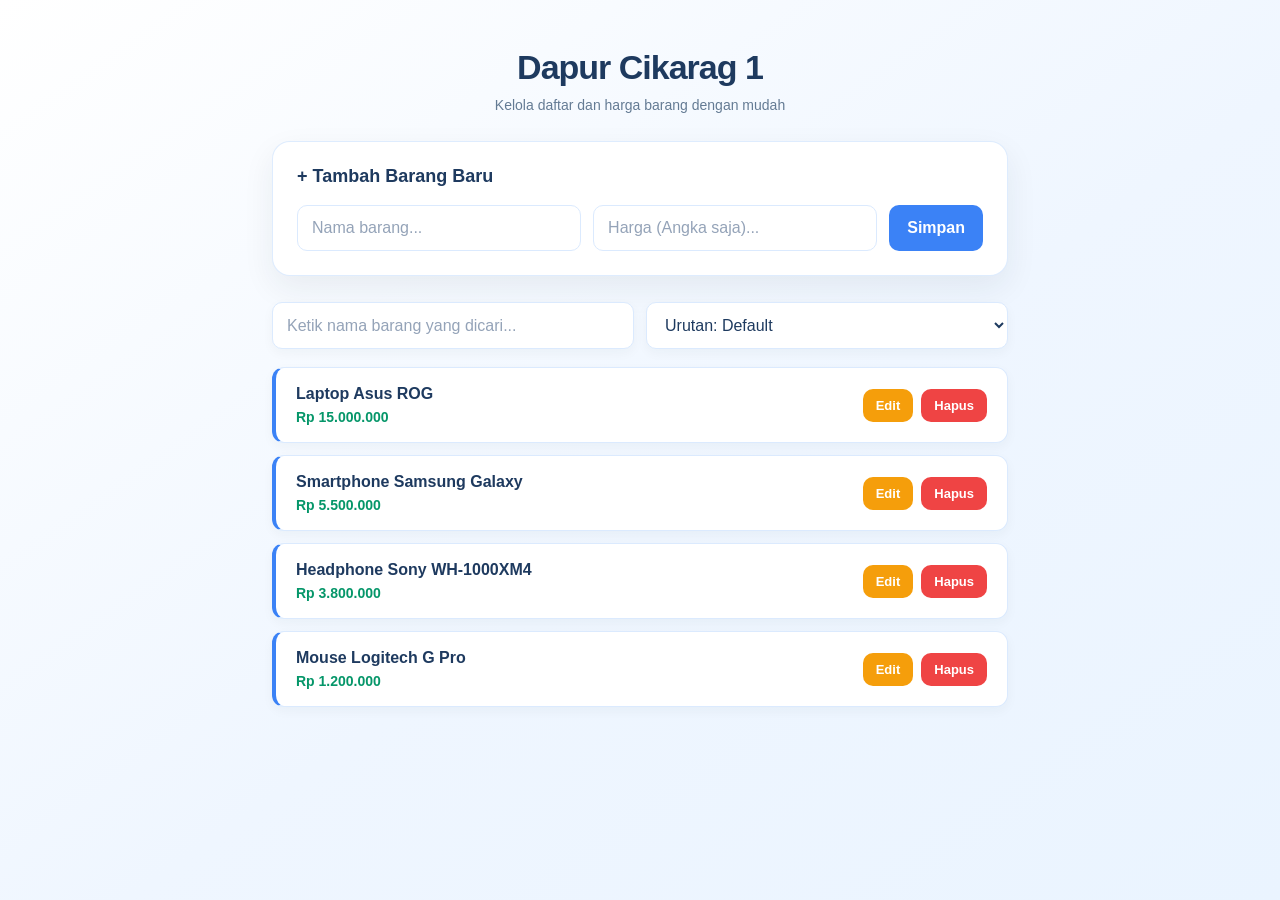
==== index.html @ 3d833b8e "Add files via upload" ====
<!DOCTYPE html>
<html lang="id">
<head>
    <meta charset="UTF-8">
    <meta name="viewport" content="width=device-width, initial-scale=1.0">
    <title>Dapur Cikarag 1</title>
  
    <style>
        :root {
            --primary: #3b82f6;
            --primary-hover: #2563eb;
            --text: #1e3a5f;
            --muted: #647b94;
            --border: #dbeafe;
        }
        * { box-sizing: border-box; }
        body {
            max-width: 780px;
            margin: 0 auto;
            padding: 48px 22px;
            background: linear-gradient(145deg, #ffffff, #eff6ff 55%, #eaf4ff);
            color: var(--text);
            font-family: 'Segoe UI', Arial, sans-serif;
        }
        h2 { margin: 0 0 28px; text-align: center; font-size: clamp(25px, 5vw, 34px); letter-spacing: -1px; }
        .card {
            margin-bottom: 20px;
            padding: 24px;
            background: #fff;
            border: 1px solid rgba(219, 234, 254, .9);
            border-radius: 18px;
            box-shadow: 0 12px 32px rgba(30, 41, 59, .07);
        }
        #formTitle { margin: 0 0 18px; font-size: 18px; }
        .form-group, .controls { display: flex; gap: 12px; }
        .form-group { margin: 0; }
        input, select {
            min-width: 0;
            padding: 13px 14px;
            border: 1px solid var(--border);
            border-radius: 10px;
            background: #fff;
            color: var(--text);
            font: inherit;
            outline: none;
            transition: border-color .2s, box-shadow .2s;
        }
        input:focus, select:focus { border-color: var(--primary); box-shadow: 0 0 0 3px rgba(59, 130, 246, .14); }
        input[type="text"], input[type="number"] { flex: 1; }
        button {
            padding: 12px 18px;
            border: 0;
            border-radius: 10px;
            background: var(--primary);
            color: #fff;
            font: inherit;
            font-weight: 700;
            cursor: pointer;
            transition: transform .15s, background .2s, box-shadow .2s;
        }
        button:hover { background: var(--primary-hover); box-shadow: 0 5px 12px rgba(59, 130, 246, .2); }
        button:active { transform: translateY(1px); }
        .controls { margin-bottom: 18px; }
        .search-box { flex: 2; }
        .sort-box { flex: 1; }
        .product-list { margin: 0; padding: 0; list-style: none; }
        .product-item {
            display: flex;
            align-items: center;
            justify-content: space-between;
            gap: 16px;
            margin-bottom: 12px;
            padding: 17px 20px;
            border: 1px solid #dbeafe;
            border-left: 4px solid var(--primary);
            border-radius: 12px;
            background: #fff;
            box-shadow: 0 4px 12px rgba(30, 41, 59, .04);
            transition: transform .2s, box-shadow .2s;
        }
        .product-item:hover { transform: translateY(-2px); box-shadow: 0 8px 20px rgba(30, 41, 59, .08); }
        .product-info { display: flex; flex-direction: column; gap: 6px; }
        .product-name { font-weight: 600; font-size: 16px; }
        .product-price { color: #059669; font-weight: 700; font-size: 14px; }
        .action-buttons { display: flex; gap: 8px; }
        .btn-edit, .btn-delete { padding: 9px 13px; font-size: 13px; }
        .btn-edit { background: #f59e0b; }
        .btn-edit:hover { background: #d97706; }
        .btn-delete { background: #ef4444; }
        .btn-delete:hover { background: #dc2626; }
        .no-result { padding: 28px 20px; border: 1px dashed #cbd5e1; border-radius: 12px; color: var(--muted); text-align: center; }
        @media (max-width: 600px) {
            body { padding: 30px 16px; }
            .card { padding: 18px; }
            .form-group, .controls { flex-direction: column; }
            .form-group button { width: 100%; }
            .product-item { align-items: flex-start; padding: 15px; }
            .action-buttons { flex-shrink: 0; }
            .btn-edit, .btn-delete { padding: 8px 10px; }
        }
        /* Polesan visual dengan animasi ringan dan fokus aksesibel */
        body { min-height: 100vh; }
        h2 { margin-bottom: 8px; }
        h2::after {
            content: "Kelola daftar dan harga barang dengan mudah";
            display: block;
            margin-top: 10px;
            color: var(--muted);
            font-size: 14px;
            font-weight: 400;
            letter-spacing: 0;
        }
        .card { margin-top: 28px; transition: box-shadow .2s, transform .2s; }
        .card:hover { box-shadow: 0 16px 38px rgba(30, 41, 59, .1); }
        input::placeholder { color: #94a3b8; }
        input:focus, select:focus { transform: translateY(-1px); }
        button:focus-visible { outline: 3px solid rgba(79, 70, 229, .28); outline-offset: 3px; }
        .controls { margin-top: 26px; }
        .search-box, .sort-box { box-shadow: 0 4px 12px rgba(30, 41, 59, .04); }
        .product-item { animation: muncul .25s ease both; }
        .product-name { overflow-wrap: anywhere; }
        .no-result { background: rgba(255, 255, 255, .7); }
        @keyframes muncul {
            from { opacity: 0; transform: translateY(7px); }
            to { opacity: 1; transform: translateY(0); }
        }
        @media (prefers-reduced-motion: reduce) {
            *, *::before, *::after { animation-duration: .01ms !important; transition-duration: .01ms !important; }
        }
    </style>
</head>
<body>

    <h2>Dapur Cikarag 1</h2>
    
    <!-- Form Tambah / Edit Barang -->
    <div class="card">
        <h3 id="formTitle">+ Tambah Barang Baru</h3>
        <form id="productForm" class="form-group">
            <!-- Input tersembunyi untuk menyimpan index saat mode edit -->
            <input type="hidden" id="editIndex" value="">
            <input type="text" id="newPriceName" placeholder="Nama barang..." required>
            <input type="number" id="newPriceValue" placeholder="Harga (Angka saja)..." required>
            <button type="submit" id="submitBtn">Simpan</button>
        </form>
    </div>

    <!-- Kontrol Pencarian & Pengurutan -->
    <div class="controls">
        <input type="text" id="searchInput" class="search-box" placeholder="Ketik nama barang yang dicari...">
        
        <select id="sortInput" class="sort-box">
            <option value="default">Urutan: Default</option>
            <option value="cheap">Harga: Murah ke Mahal</option>
            <option value="expensive">Harga: Mahal ke Murah</option>
        </select>
    </div>

    <!-- Tempat Menampilkan Hasil -->
    <ul id="productList" class="product-list"></ul>

    <script>
        // Data awal bawaan
        const barangDefault = [
            { nama: "Laptop Asus ROG", harga: 15000000 },
            { nama: "Smartphone Samsung Galaxy", harga: 5500000 },
            { nama: "Headphone Sony WH-1000XM4", harga: 3800000 },
            { nama: "Mouse Logitech G Pro", harga: 1200000 }
        ];

        // Mengambil data dari LocalStorage
        let dataBarang = JSON.parse(localStorage.getItem('dataBarang')) || barangDefault;

        const productForm = document.getElementById('productForm');
        const searchInput = document.getElementById('searchInput');
        const sortInput = document.getElementById('sortInput');
        const productList = document.getElementById('productList');
        const editIndexInput = document.getElementById('editIndex');
        const formTitle = document.getElementById('formTitle');
        const submitBtn = document.getElementById('submitBtn');

        // Format angka ke mata uang Rupiah
        function formatRupiah(angka) {
            return "Rp " + angka.toLocaleString('id-ID');
        }

        // Fungsi Utama: Mengolah Filter, Sort, dan Menampilkan Data
        function prosesDanTampilkanData() {
            const kataKunci = searchInput.value.toLowerCase();
            const tipeSort = sortInput.value;

            // Tambahkan index asli ke tiap barang agar posisi data tidak tertukar saat difilter/disort
            let hasil = dataBarang.map((barang, index) => ({ ...barang, indexAsli: index }));

            // 1. Proses Filter Pencarian
            hasil = hasil.filter(barang => {
                return barang.nama.toLowerCase().includes(kataKunci);
            });

            // 2. Proses Pengurutan (Sorting)
            if (tipeSort === 'cheap') {
                hasil.sort((a, b) => a.harga - b.harga); 
            } else if (tipeSort === 'expensive') {
                hasil.sort((a, b) => b.harga - a.harga); 
            }

            // 3. Tampilkan ke HTML
            productList.innerHTML = ""; 

            if (hasil.length === 0) {
                productList.innerHTML = `<li class="no-result">Barang tidak ditemukan</li>`;
                return;
            }

            hasil.forEach(barang => {
                const li = document.createElement('li');
                li.className = 'product-item';
                li.innerHTML = `
                    <div class="product-info">
                        <span class="product-name">${barang.nama}</span>
                        <span class="product-price">${formatRupiah(barang.harga)}</span>
                    </div>
                    <div class="action-buttons">
                        <button class="btn-edit" onclick="aktifkanModeEdit(${barang.indexAsli})">Edit</button>
                        <button class="btn-delete" onclick="hapusBarang(${barang.indexAsli})">Hapus</button>
                    </div>
                `;
                productList.appendChild(li);
            });
        }

        // Fungsi FITUR 1: Aksi Hapus Barang
        function hapusBarang(index) {
            if (confirm("Apakah Anda yakin ingin menghapus barang ini?")) {
                dataBarang.splice(index, 1); // Hapus 1 data pada index terpilih
                simpanKeLocalStorage();
                prosesDanTampilkanData();
                resetForm(); // Reset jika sedang mengedit data yang dihapus
            }
        }

        // Fungsi FITUR 2: Masuk ke Mode Edit Barang
        function aktifkanModeEdit(index) {
            const barang = dataBarang[index];
            
            // Masukkan data barang yang dipilih ke kolom input form
            editIndexInput.value = index;
            document.getElementById('newPriceName').value = barang.nama;
            document.getElementById('newPriceValue').value = barang.harga;
            
            // Ubah tampilan teks judul form dan tombol
            formTitle.innerText = "✍️ Edit Barang";
            submitBtn.innerText = "Perbarui";
            submitBtn.style.backgroundColor = "#e67e22";
            
            // Scroll otomatis ke area form agar nyaman di perangkat mobile
            productForm.scrollIntoView({ behavior: 'smooth' });
        }

        // Fungsi untuk mengembalikan form ke kondisi tambah baru
        function resetForm() {
            productForm.reset();
            editIndexInput.value = "";
            formTitle.innerText = "+ Tambah Barang Baru";
            submitBtn.innerText = "Simpan";
            submitBtn.style.backgroundColor = "#3498db";
        }

        // Fungsi menyimpan struktur array ke LocalStorage browser
        function simpanKeLocalStorage() {
            localStorage.setItem('dataBarang', JSON.stringify(dataBarang));
        }

        // Event listener ketik & ganti pengurutan
        searchInput.addEventListener('input', prosesDanTampilkanData);
        sortInput.addEventListener('change', prosesDanTampilkanData);

        // Event listener saat Form di-submit (Bisa Tambah Baru atau Update Edit)
        productForm.addEventListener('submit', function(e) {
            e.preventDefault(); 

            const nama = document.getElementById('newPriceName').value;
            const harga = parseInt(document.getElementById('newPriceValue').value);
            const indexEdit = editIndexInput.value;

            if (indexEdit === "") {
                // Mode Tambah Barang Baru
                dataBarang.push({ nama: nama, harga: harga });
            } else {
                // Mode Update / Edit Barang Lama
                dataBarang[indexEdit] = { nama: nama, harga: harga };
            }

            simpanKeLocalStorage();
            prosesDanTampilkanData();
            resetForm();
        });
        
        // Tampilkan data saat halaman pertama kali dibuka.
        prosesDanTampilkanData();
    </script>
</body>
</html>
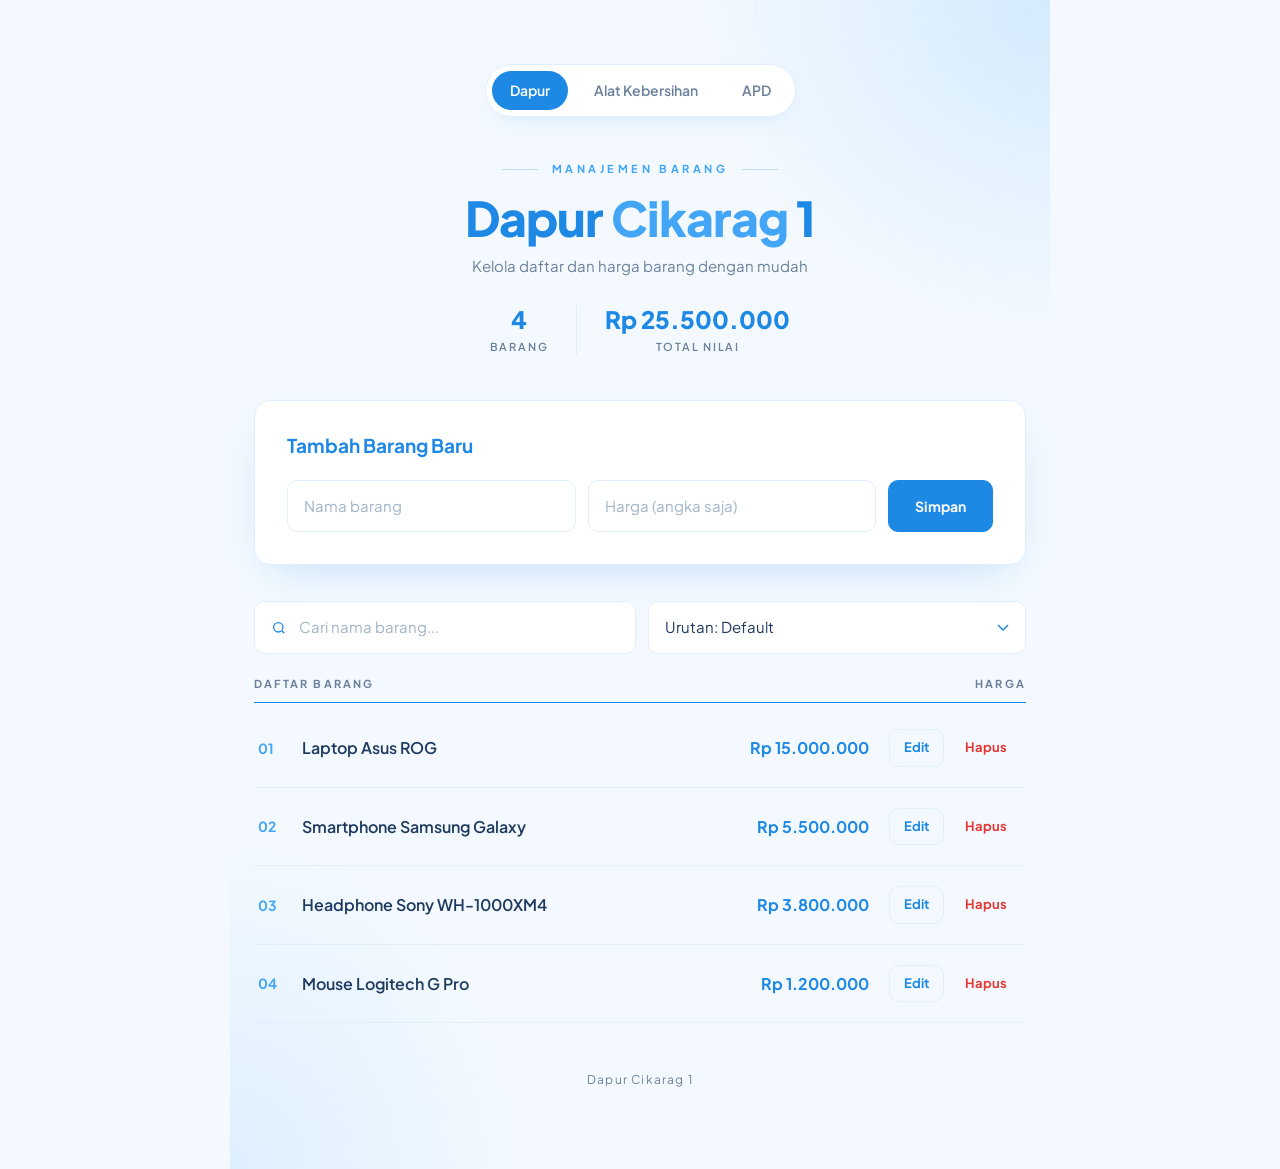
==== commit de3269f6: "Make the design elegant (6add7bca539699af820ea6bb)" ====
--- a/index.html
+++ b/index.html
@@ -1,306 +1,73 @@
-<!DOCTYPE html>
-<html lang="id">
-<head>
-    <meta charset="UTF-8">
-    <meta name="viewport" content="width=device-width, initial-scale=1.0">
-    <title>Dapur Cikarag 1</title>
-  
-    <style>
-        :root {
-            --primary: #3b82f6;
-            --primary-hover: #2563eb;
-            --text: #1e3a5f;
-            --muted: #647b94;
-            --border: #dbeafe;
-        }
-        * { box-sizing: border-box; }
-        body {
-            max-width: 780px;
-            margin: 0 auto;
-            padding: 48px 22px;
-            background: linear-gradient(145deg, #ffffff, #eff6ff 55%, #eaf4ff);
-            color: var(--text);
-            font-family: 'Segoe UI', Arial, sans-serif;
-        }
-        h2 { margin: 0 0 28px; text-align: center; font-size: clamp(25px, 5vw, 34px); letter-spacing: -1px; }
-        .card {
-            margin-bottom: 20px;
-            padding: 24px;
-            background: #fff;
-            border: 1px solid rgba(219, 234, 254, .9);
-            border-radius: 18px;
-            box-shadow: 0 12px 32px rgba(30, 41, 59, .07);
-        }
-        #formTitle { margin: 0 0 18px; font-size: 18px; }
-        .form-group, .controls { display: flex; gap: 12px; }
-        .form-group { margin: 0; }
-        input, select {
-            min-width: 0;
-            padding: 13px 14px;
-            border: 1px solid var(--border);
-            border-radius: 10px;
-            background: #fff;
-            color: var(--text);
-            font: inherit;
-            outline: none;
-            transition: border-color .2s, box-shadow .2s;
-        }
-        input:focus, select:focus { border-color: var(--primary); box-shadow: 0 0 0 3px rgba(59, 130, 246, .14); }
-        input[type="text"], input[type="number"] { flex: 1; }
-        button {
-            padding: 12px 18px;
-            border: 0;
-            border-radius: 10px;
-            background: var(--primary);
-            color: #fff;
-            font: inherit;
-            font-weight: 700;
-            cursor: pointer;
-            transition: transform .15s, background .2s, box-shadow .2s;
-        }
-        button:hover { background: var(--primary-hover); box-shadow: 0 5px 12px rgba(59, 130, 246, .2); }
-        button:active { transform: translateY(1px); }
-        .controls { margin-bottom: 18px; }
-        .search-box { flex: 2; }
-        .sort-box { flex: 1; }
-        .product-list { margin: 0; padding: 0; list-style: none; }
-        .product-item {
-            display: flex;
-            align-items: center;
-            justify-content: space-between;
-            gap: 16px;
-            margin-bottom: 12px;
-            padding: 17px 20px;
-            border: 1px solid #dbeafe;
-            border-left: 4px solid var(--primary);
-            border-radius: 12px;
-            background: #fff;
-            box-shadow: 0 4px 12px rgba(30, 41, 59, .04);
-            transition: transform .2s, box-shadow .2s;
-        }
-        .product-item:hover { transform: translateY(-2px); box-shadow: 0 8px 20px rgba(30, 41, 59, .08); }
-        .product-info { display: flex; flex-direction: column; gap: 6px; }
-        .product-name { font-weight: 600; font-size: 16px; }
-        .product-price { color: #059669; font-weight: 700; font-size: 14px; }
-        .action-buttons { display: flex; gap: 8px; }
-        .btn-edit, .btn-delete { padding: 9px 13px; font-size: 13px; }
-        .btn-edit { background: #f59e0b; }
-        .btn-edit:hover { background: #d97706; }
-        .btn-delete { background: #ef4444; }
-        .btn-delete:hover { background: #dc2626; }
-        .no-result { padding: 28px 20px; border: 1px dashed #cbd5e1; border-radius: 12px; color: var(--muted); text-align: center; }
-        @media (max-width: 600px) {
-            body { padding: 30px 16px; }
-            .card { padding: 18px; }
-            .form-group, .controls { flex-direction: column; }
-            .form-group button { width: 100%; }
-            .product-item { align-items: flex-start; padding: 15px; }
-            .action-buttons { flex-shrink: 0; }
-            .btn-edit, .btn-delete { padding: 8px 10px; }
-        }
-        /* Polesan visual dengan animasi ringan dan fokus aksesibel */
-        body { min-height: 100vh; }
-        h2 { margin-bottom: 8px; }
-        h2::after {
-            content: "Kelola daftar dan harga barang dengan mudah";
-            display: block;
-            margin-top: 10px;
-            color: var(--muted);
-            font-size: 14px;
-            font-weight: 400;
-            letter-spacing: 0;
-        }
-        .card { margin-top: 28px; transition: box-shadow .2s, transform .2s; }
-        .card:hover { box-shadow: 0 16px 38px rgba(30, 41, 59, .1); }
-        input::placeholder { color: #94a3b8; }
-        input:focus, select:focus { transform: translateY(-1px); }
-        button:focus-visible { outline: 3px solid rgba(79, 70, 229, .28); outline-offset: 3px; }
-        .controls { margin-top: 26px; }
-        .search-box, .sort-box { box-shadow: 0 4px 12px rgba(30, 41, 59, .04); }
-        .product-item { animation: muncul .25s ease both; }
-        .product-name { overflow-wrap: anywhere; }
-        .no-result { background: rgba(255, 255, 255, .7); }
-        @keyframes muncul {
-            from { opacity: 0; transform: translateY(7px); }
-            to { opacity: 1; transform: translateY(0); }
-        }
-        @media (prefers-reduced-motion: reduce) {
-            *, *::before, *::after { animation-duration: .01ms !important; transition-duration: .01ms !important; }
-        }
-    </style>
-</head>
-<body>
-
-    <h2>Dapur Cikarag 1</h2>
-    
-    <!-- Form Tambah / Edit Barang -->
-    <div class="card">
-        <h3 id="formTitle">+ Tambah Barang Baru</h3>
-        <form id="productForm" class="form-group">
-            <!-- Input tersembunyi untuk menyimpan index saat mode edit -->
-            <input type="hidden" id="editIndex" value="">
-            <input type="text" id="newPriceName" placeholder="Nama barang..." required>
-            <input type="number" id="newPriceValue" placeholder="Harga (Angka saja)..." required>
-            <button type="submit" id="submitBtn">Simpan</button>
-        </form>
-    </div>
-
-    <!-- Kontrol Pencarian & Pengurutan -->
-    <div class="controls">
-        <input type="text" id="searchInput" class="search-box" placeholder="Ketik nama barang yang dicari...">
-        
-        <select id="sortInput" class="sort-box">
-            <option value="default">Urutan: Default</option>
-            <option value="cheap">Harga: Murah ke Mahal</option>
-            <option value="expensive">Harga: Mahal ke Murah</option>
-        </select>
-    </div>
-
-    <!-- Tempat Menampilkan Hasil -->
-    <ul id="productList" class="product-list"></ul>
-
-    <script>
-        // Data awal bawaan
-        const barangDefault = [
-            { nama: "Laptop Asus ROG", harga: 15000000 },
-            { nama: "Smartphone Samsung Galaxy", harga: 5500000 },
-            { nama: "Headphone Sony WH-1000XM4", harga: 3800000 },
-            { nama: "Mouse Logitech G Pro", harga: 1200000 }
-        ];
-
-        // Mengambil data dari LocalStorage
-        let dataBarang = JSON.parse(localStorage.getItem('dataBarang')) || barangDefault;
-
-        const productForm = document.getElementById('productForm');
-        const searchInput = document.getElementById('searchInput');
-        const sortInput = document.getElementById('sortInput');
-        const productList = document.getElementById('productList');
-        const editIndexInput = document.getElementById('editIndex');
-        const formTitle = document.getElementById('formTitle');
-        const submitBtn = document.getElementById('submitBtn');
-
-        // Format angka ke mata uang Rupiah
-        function formatRupiah(angka) {
-            return "Rp " + angka.toLocaleString('id-ID');
-        }
-
-        // Fungsi Utama: Mengolah Filter, Sort, dan Menampilkan Data
-        function prosesDanTampilkanData() {
-            const kataKunci = searchInput.value.toLowerCase();
-            const tipeSort = sortInput.value;
-
-            // Tambahkan index asli ke tiap barang agar posisi data tidak tertukar saat difilter/disort
-            let hasil = dataBarang.map((barang, index) => ({ ...barang, indexAsli: index }));
-
-            // 1. Proses Filter Pencarian
-            hasil = hasil.filter(barang => {
-                return barang.nama.toLowerCase().includes(kataKunci);
-            });
-
-            // 2. Proses Pengurutan (Sorting)
-            if (tipeSort === 'cheap') {
-                hasil.sort((a, b) => a.harga - b.harga); 
-            } else if (tipeSort === 'expensive') {
-                hasil.sort((a, b) => b.harga - a.harga); 
-            }
-
-            // 3. Tampilkan ke HTML
-            productList.innerHTML = ""; 
-
-            if (hasil.length === 0) {
-                productList.innerHTML = `<li class="no-result">Barang tidak ditemukan</li>`;
-                return;
-            }
-
-            hasil.forEach(barang => {
-                const li = document.createElement('li');
-                li.className = 'product-item';
-                li.innerHTML = `
-                    <div class="product-info">
-                        <span class="product-name">${barang.nama}</span>
-                        <span class="product-price">${formatRupiah(barang.harga)}</span>
-                    </div>
-                    <div class="action-buttons">
-                        <button class="btn-edit" onclick="aktifkanModeEdit(${barang.indexAsli})">Edit</button>
-                        <button class="btn-delete" onclick="hapusBarang(${barang.indexAsli})">Hapus</button>
-                    </div>
-                `;
-                productList.appendChild(li);
-            });
-        }
-
-        // Fungsi FITUR 1: Aksi Hapus Barang
-        function hapusBarang(index) {
-            if (confirm("Apakah Anda yakin ingin menghapus barang ini?")) {
-                dataBarang.splice(index, 1); // Hapus 1 data pada index terpilih
-                simpanKeLocalStorage();
-                prosesDanTampilkanData();
-                resetForm(); // Reset jika sedang mengedit data yang dihapus
-            }
-        }
-
-        // Fungsi FITUR 2: Masuk ke Mode Edit Barang
-        function aktifkanModeEdit(index) {
-            const barang = dataBarang[index];
-            
-            // Masukkan data barang yang dipilih ke kolom input form
-            editIndexInput.value = index;
-            document.getElementById('newPriceName').value = barang.nama;
-            document.getElementById('newPriceValue').value = barang.harga;
-            
-            // Ubah tampilan teks judul form dan tombol
-            formTitle.innerText = "✍️ Edit Barang";
-            submitBtn.innerText = "Perbarui";
-            submitBtn.style.backgroundColor = "#e67e22";
-            
-            // Scroll otomatis ke area form agar nyaman di perangkat mobile
-            productForm.scrollIntoView({ behavior: 'smooth' });
-        }
-
-        // Fungsi untuk mengembalikan form ke kondisi tambah baru
-        function resetForm() {
-            productForm.reset();
-            editIndexInput.value = "";
-            formTitle.innerText = "+ Tambah Barang Baru";
-            submitBtn.innerText = "Simpan";
-            submitBtn.style.backgroundColor = "#3498db";
-        }
-
-        // Fungsi menyimpan struktur array ke LocalStorage browser
-        function simpanKeLocalStorage() {
-            localStorage.setItem('dataBarang', JSON.stringify(dataBarang));
-        }
-
-        // Event listener ketik & ganti pengurutan
-        searchInput.addEventListener('input', prosesDanTampilkanData);
-        sortInput.addEventListener('change', prosesDanTampilkanData);
-
-        // Event listener saat Form di-submit (Bisa Tambah Baru atau Update Edit)
-        productForm.addEventListener('submit', function(e) {
-            e.preventDefault(); 
-
-            const nama = document.getElementById('newPriceName').value;
-            const harga = parseInt(document.getElementById('newPriceValue').value);
-            const indexEdit = editIndexInput.value;
-
-            if (indexEdit === "") {
-                // Mode Tambah Barang Baru
-                dataBarang.push({ nama: nama, harga: harga });
-            } else {
-                // Mode Update / Edit Barang Lama
-                dataBarang[indexEdit] = { nama: nama, harga: harga };
-            }
-
-            simpanKeLocalStorage();
-            prosesDanTampilkanData();
-            resetForm();
-        });
-        
-        // Tampilkan data saat halaman pertama kali dibuka.
-        prosesDanTampilkanData();
-    </script>
-</body>
-</html>
-
-
-
+<!DOCTYPE html>
+<html lang="id">
+<head>
+    <meta charset="UTF-8">
+    <meta name="viewport" content="width=device-width, initial-scale=1.0">
+    <title>Dapur Cikarag 1</title>
+    <link rel="preconnect" href="https://fonts.googleapis.com">
+    <link rel="preconnect" href="https://fonts.gstatic.com" crossorigin>
+    <link href="https://fonts.googleapis.com/css2?family=Plus+Jakarta+Sans:wght@400;500;600;700;800&display=swap" rel="stylesheet">
+    <link rel="stylesheet" href="/style.css">
+</head>
+<body>
+
+    <nav class="nav" aria-label="Halaman">
+        <a href="/" aria-current="page">Dapur</a>
+        <a href="/gudang-kebersihan">Alat Kebersihan</a>
+        <a href="/gudang-apd">APD</a>
+    </nav>
+
+    <header class="masthead">
+        <span class="eyebrow">Manajemen Barang</span>
+        <h1>Dapur <em>Cikarag</em> 1</h1>
+        <p class="tagline">Kelola daftar dan harga barang dengan mudah</p>
+        <div class="stats">
+            <div class="stat"><span class="stat-value" id="statCount">0</span><span class="stat-label">Barang</span></div>
+            <div class="stat"><span class="stat-value" id="statTotal">Rp 0</span><span class="stat-label">Total Nilai</span></div>
+        </div>
+    </header>
+
+    <!-- Form Tambah / Edit Barang -->
+    <div class="card" id="formCard">
+        <h3 id="formTitle">Tambah Barang Baru</h3>
+        <form id="productForm" class="form-group">
+            <!-- Input tersembunyi untuk menyimpan index saat mode edit -->
+            <input type="hidden" id="editIndex" value="">
+            <input type="text" id="newPriceName" placeholder="Nama barang" required>
+            <input type="number" id="newPriceValue" placeholder="Harga (angka saja)" min="0" required>
+            <button type="submit" id="submitBtn">Simpan</button>
+        </form>
+    </div>
+
+    <!-- Kontrol Pencarian & Pengurutan -->
+    <div class="controls">
+        <input type="text" id="searchInput" class="search-box" placeholder="Cari nama barang...">
+
+        <select id="sortInput" class="sort-box">
+            <option value="default">Urutan: Default</option>
+            <option value="cheap">Harga: Murah ke Mahal</option>
+            <option value="expensive">Harga: Mahal ke Murah</option>
+        </select>
+    </div>
+
+    <div class="list-heading"><span>Daftar Barang</span><span>Harga</span></div>
+
+    <!-- Tempat Menampilkan Hasil -->
+    <ul id="productList" class="product-list"></ul>
+
+    <footer>Dapur Cikarag 1</footer>
+
+    <script>
+        window.HALAMAN = {
+            kunciPenyimpanan: "dataBarang",
+            barangDefault: [
+            { nama: "Laptop Asus ROG", harga: 15000000 },
+            { nama: "Smartphone Samsung Galaxy", harga: 5500000 },
+            { nama: "Headphone Sony WH-1000XM4", harga: 3800000 },
+            { nama: "Mouse Logitech G Pro", harga: 1200000 }
+        ]
+        };
+    </script>
+    <script src="/app.js"></script>
+</body>
+</html>
--- a/style.css
+++ b/style.css
@@ -0,0 +1,265 @@
+:root {
+    --ivory: #f3f9ff;
+    --paper: #ffffff;
+    --ink: #1e3a5f;
+    --forest: #1e88e5;
+    --forest-soft: #1976d2;
+    --gold: #42a5f5;
+    --gold-soft: #bbdefb;
+    --muted: #6b819b;
+    --line: #e1eefb;
+    --danger: #e53935;
+    --serif: 'Plus Jakarta Sans', 'Segoe UI', sans-serif;
+    --sans: 'Plus Jakarta Sans', 'Segoe UI', sans-serif;
+}
+* { box-sizing: border-box; }
+html { background: var(--ivory); }
+body {
+    min-height: 100vh;
+    max-width: 820px;
+    margin: 0 auto;
+    padding: 64px 24px 80px;
+    background:
+        radial-gradient(ellipse 60% 40% at 100% 0%, rgba(66, 165, 245, .18), transparent 70%),
+        radial-gradient(ellipse 50% 40% at 0% 100%, rgba(144, 202, 249, .22), transparent 70%);
+    color: var(--ink);
+    font-family: var(--sans);
+    font-size: 15px;
+    line-height: 1.5;
+    -webkit-font-smoothing: antialiased;
+}
+body::before {
+    display: none;
+    content: "";
+    position: fixed;
+    inset: 0;
+    z-index: -1;
+    pointer-events: none;
+    opacity: .35;
+    background-image: url("data:image/svg+xml,%3Csvg xmlns='http://www.w3.org/2000/svg' width='160' height='160'%3E%3Cfilter id='n'%3E%3CfeTurbulence type='fractalNoise' baseFrequency='.9' numOctaves='2'/%3E%3CfeColorMatrix values='0 0 0 0 0.4 0 0 0 0 0.35 0 0 0 0 0.3 0 0 0 .08 0'/%3E%3C/filter%3E%3Crect width='100%25' height='100%25' filter='url(%23n)'/%3E%3C/svg%3E");
+}
+
+/* Kepala halaman */
+.masthead { margin-bottom: 44px; text-align: center; animation: muncul .7s ease both; }
+.eyebrow {
+    display: inline-flex;
+    align-items: center;
+    gap: 14px;
+    color: var(--gold);
+    font-size: 11px;
+    font-weight: 700;
+    letter-spacing: .32em;
+    text-transform: uppercase;
+}
+.eyebrow::before, .eyebrow::after { content: ""; width: 36px; height: 1px; background: var(--gold-soft); }
+h1 {
+    margin: 14px 0 10px;
+    color: var(--forest);
+    font-family: var(--serif);
+    font-size: clamp(34px, 7vw, 48px);
+    font-weight: 800;
+    line-height: 1.1;
+    letter-spacing: -.02em;
+}
+h1 em { color: var(--gold); font-style: normal; }
+.tagline { margin: 0; color: var(--muted); font-size: 15px; }
+.stats {
+    display: flex;
+    justify-content: center;
+    gap: 0;
+    margin-top: 28px;
+}
+.stat { padding: 0 28px; }
+.stat + .stat { border-left: 1px solid var(--line); }
+.stat-value { display: block; color: var(--forest); font-family: var(--serif); font-size: 24px; font-weight: 800; line-height: 1.2; }
+.stat-label { color: var(--muted); font-size: 11px; font-weight: 600; letter-spacing: .16em; text-transform: uppercase; }
+
+/* Kartu formulir */
+.card {
+    position: relative;
+    margin-bottom: 36px;
+    padding: 30px 32px 32px;
+    background: var(--paper);
+    border: 1px solid var(--line);
+    border-radius: 16px;
+    box-shadow: 0 16px 40px -20px rgba(30, 136, 229, .3);
+    animation: muncul .7s .1s ease both;
+}
+.card::before {
+    display: none;
+    content: "";
+    position: absolute;
+    inset: 6px;
+    border: 1px solid rgba(176, 141, 87, .22);
+    border-radius: 2px;
+    pointer-events: none;
+}
+.card.editing { border-color: var(--gold-soft); }
+#formTitle {
+    margin: 0 0 20px;
+    color: var(--forest);
+    font-family: var(--serif);
+    font-size: 19px;
+    font-weight: 700;
+}
+.form-group, .controls { display: flex; gap: 12px; }
+.form-group { margin: 0; position: relative; }
+input, select {
+    min-width: 0;
+    padding: 14px 16px;
+    border: 1px solid var(--line);
+    border-radius: 10px;
+    background: #fff;
+    color: var(--ink);
+    font: inherit;
+    outline: none;
+    transition: border-color .25s, box-shadow .25s;
+}
+input::placeholder { color: #9fb3c8; }
+input:focus, select:focus { border-color: var(--gold); box-shadow: 0 0 0 3px rgba(66, 165, 245, .18); }
+input[type="text"], input[type="number"] { flex: 1; }
+select {
+    appearance: none;
+    padding-right: 40px;
+    background-image: url("data:image/svg+xml,%3Csvg xmlns='http://www.w3.org/2000/svg' width='12' height='8' viewBox='0 0 12 8'%3E%3Cpath d='M1 1l5 5 5-5' fill='none' stroke='%231e88e5' stroke-width='1.5'/%3E%3C/svg%3E");
+    background-repeat: no-repeat;
+    background-position: right 16px center;
+    cursor: pointer;
+}
+button {
+    padding: 13px 26px;
+    border: 1px solid var(--forest);
+    border-radius: 10px;
+    background: var(--forest);
+    color: #fff;
+    font: inherit;
+    font-size: 14px;
+    font-weight: 700;
+    cursor: pointer;
+    transition: background .25s, color .25s, border-color .25s, transform .15s;
+}
+button:hover { background: var(--forest-soft); border-color: var(--forest-soft); }
+button:active { transform: translateY(1px); }
+button:focus-visible { outline: 2px solid var(--gold); outline-offset: 3px; }
+.card.editing #submitBtn { background: var(--gold); border-color: var(--gold); color: #fff; }
+.card.editing #submitBtn:hover { background: #1e88e5; border-color: #1e88e5; }
+
+/* Kontrol pencarian */
+.controls { margin-bottom: 22px; animation: muncul .7s .2s ease both; }
+.search-box { flex: 2; padding-left: 44px; background: #fff url("data:image/svg+xml,%3Csvg xmlns='http://www.w3.org/2000/svg' width='16' height='16' viewBox='0 0 24 24' fill='none' stroke='%231e88e5' stroke-width='2'%3E%3Ccircle cx='11' cy='11' r='7'/%3E%3Cpath d='M20 20l-3.5-3.5'/%3E%3C/svg%3E") no-repeat 16px center; }
+.sort-box { flex: 1; }
+
+/* Daftar barang */
+.list-heading {
+    display: flex;
+    align-items: baseline;
+    justify-content: space-between;
+    margin: 0 0 6px;
+    padding-bottom: 10px;
+    border-bottom: 1px solid var(--forest);
+    color: var(--muted);
+    font-size: 11px;
+    font-weight: 700;
+    letter-spacing: .2em;
+    text-transform: uppercase;
+}
+.product-list { margin: 0; padding: 0; list-style: none; counter-reset: item; }
+.product-item {
+    display: grid;
+    grid-template-columns: auto 1fr auto;
+    align-items: center;
+    gap: 20px;
+    padding: 20px 4px;
+    border-bottom: 1px solid var(--line);
+    counter-increment: item;
+    animation: muncul .45s ease both;
+    transition: background .25s, padding .25s;
+}
+.product-item::before {
+    content: counter(item, decimal-leading-zero);
+    color: var(--gold);
+    font-size: 14px;
+    font-weight: 700;
+    min-width: 24px;
+}
+.product-item:hover { background: linear-gradient(90deg, rgba(66, 165, 245, .08), transparent); padding-left: 12px; }
+.product-info { display: flex; align-items: baseline; gap: 14px; min-width: 0; }
+.product-name { flex: 1; min-width: 0; font-weight: 600; font-size: 16px; overflow-wrap: anywhere; }
+.product-price {
+    color: var(--forest);
+    font-family: var(--serif);
+    font-size: 16px;
+    font-weight: 700;
+    white-space: nowrap;
+}
+.action-buttons { display: flex; gap: 6px; }
+.btn-edit, .btn-delete {
+    padding: 8px 14px;
+    background: transparent;
+    font-size: 13px;
+}
+.btn-edit { border-color: var(--line); color: var(--forest); }
+.btn-edit:hover { background: var(--forest); border-color: var(--forest); color: #fff; }
+.btn-delete { border-color: transparent; color: var(--danger); }
+.btn-delete:hover { background: var(--danger); border-color: var(--danger); color: #fff; }
+.no-result {
+    padding: 48px 20px;
+    border-bottom: 1px solid var(--line);
+    color: var(--muted);
+    font-size: 17px;
+    font-weight: 600;
+    text-align: center;
+}
+.no-result small { display: block; margin-top: 6px; font-size: 13px; font-weight: 400; }
+footer { margin-top: 48px; color: var(--muted); font-size: 12px; letter-spacing: .1em; text-align: center; }
+footer::before { content: ""; display: block; margin-bottom: 10px; color: var(--gold); }
+
+@media (max-width: 640px) {
+    body { padding: 40px 16px 60px; }
+    .card { padding: 24px 20px; }
+    .form-group, .controls { flex-direction: column; }
+    .form-group button { width: 100%; }
+    .stat { padding: 0 18px; }
+    .product-item { grid-template-columns: auto 1fr; gap: 10px 14px; }
+    .product-info { flex-direction: column; gap: 2px; }
+    .action-buttons { grid-column: 2; }
+}
+@keyframes muncul {
+    from { opacity: 0; transform: translateY(10px); }
+    to { opacity: 1; transform: translateY(0); }
+}
+@media (prefers-reduced-motion: reduce) {
+    *, *::before, *::after { animation-duration: .01ms !important; transition-duration: .01ms !important; }
+}
+
+/* Navigasi antar halaman */
+.nav {
+    display: flex;
+    justify-content: center;
+    flex-wrap: wrap;
+    gap: 8px;
+    margin: 0 auto 36px;
+    padding: 6px;
+    width: fit-content;
+    max-width: 100%;
+    background: var(--paper);
+    border: 1px solid var(--line);
+    border-radius: 999px;
+    box-shadow: 0 8px 24px -16px rgba(30, 136, 229, .35);
+}
+.nav a {
+    padding: 9px 18px;
+    border-radius: 999px;
+    color: var(--muted);
+    font-size: 14px;
+    font-weight: 600;
+    text-decoration: none;
+    transition: background .2s, color .2s;
+}
+.nav a:hover { color: var(--forest); background: var(--ivory); }
+.nav a[aria-current="page"] { background: var(--forest); color: #fff; }
+.nav a:focus-visible { outline: 2px solid var(--gold); outline-offset: 2px; }
+@media (max-width: 640px) {
+    .nav { border-radius: 16px; }
+    .nav a { padding: 8px 12px; font-size: 13px; }
+}
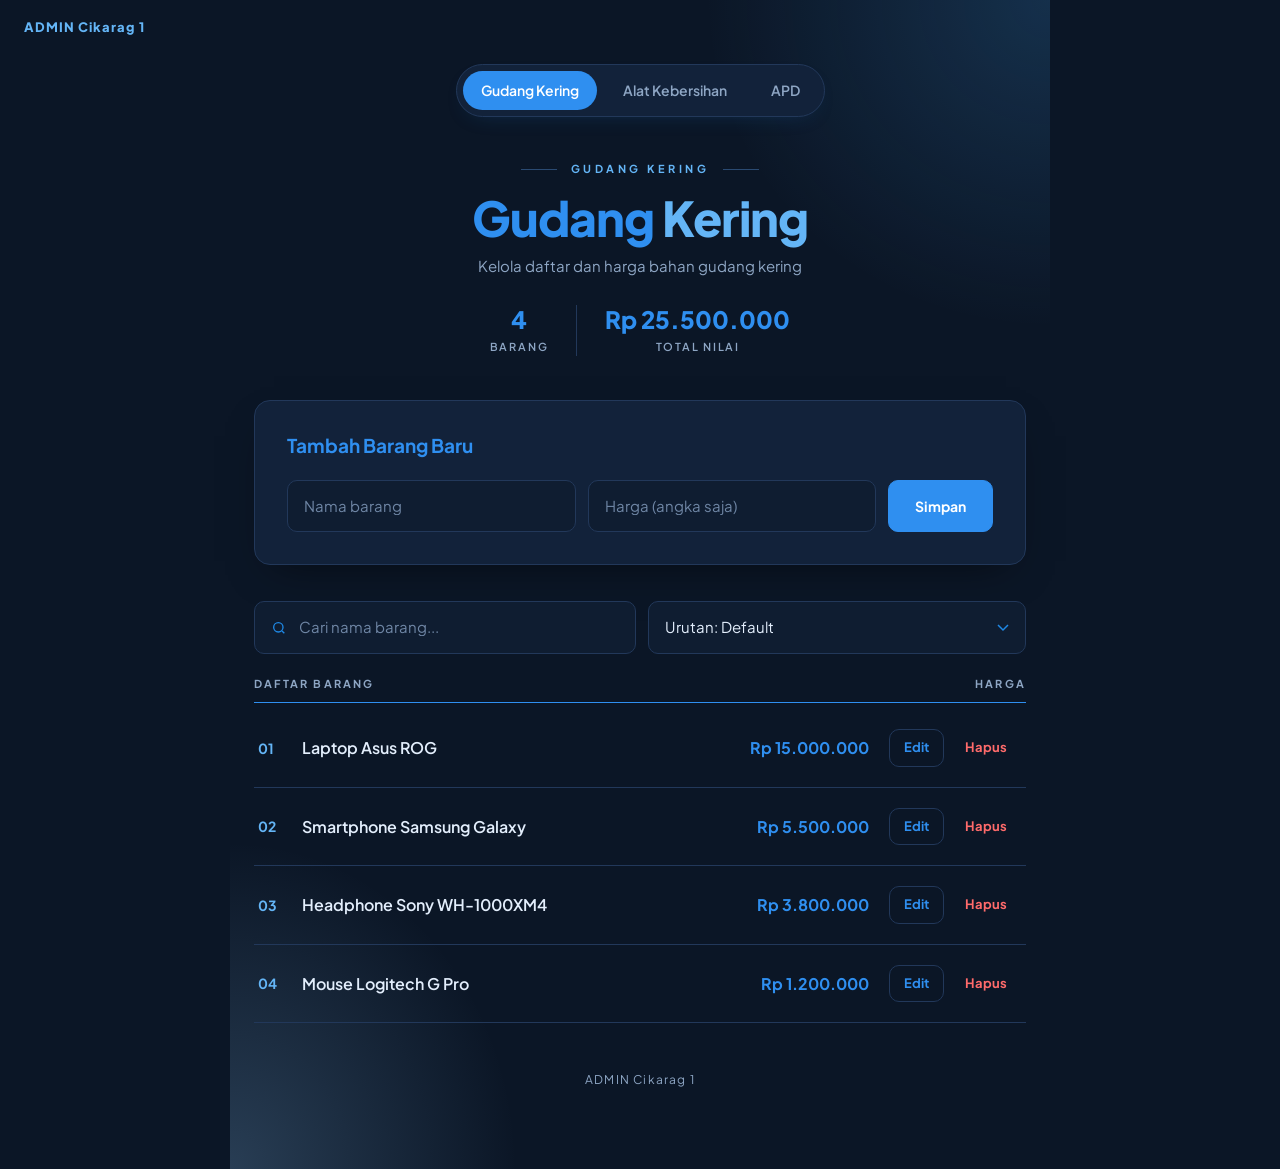
==== commit a653133c: "Make the design elegant - Session 1 (6add7bca539699af820ea6bb)" ====
--- a/index.html
+++ b/index.html
@@ -3,24 +3,25 @@
 <head>
     <meta charset="UTF-8">
     <meta name="viewport" content="width=device-width, initial-scale=1.0">
-    <title>Dapur Cikarag 1</title>
+    <title>Gudang Kering · ADMIN Cikarag 1</title>
     <link rel="preconnect" href="https://fonts.googleapis.com">
     <link rel="preconnect" href="https://fonts.gstatic.com" crossorigin>
     <link href="https://fonts.googleapis.com/css2?family=Plus+Jakarta+Sans:wght@400;500;600;700;800&display=swap" rel="stylesheet">
     <link rel="stylesheet" href="/style.css">
 </head>
 <body>
+    <div class="admin-badge">ADMIN Cikarag 1</div>
 
     <nav class="nav" aria-label="Halaman">
-        <a href="/" aria-current="page">Dapur</a>
+        <a href="/" aria-current="page">Gudang Kering</a>
         <a href="/gudang-kebersihan">Alat Kebersihan</a>
         <a href="/gudang-apd">APD</a>
     </nav>
 
     <header class="masthead">
-        <span class="eyebrow">Manajemen Barang</span>
-        <h1>Dapur <em>Cikarag</em> 1</h1>
-        <p class="tagline">Kelola daftar dan harga barang dengan mudah</p>
+        <span class="eyebrow">Gudang Kering</span>
+        <h1>Gudang <em>Kering</em></h1>
+        <p class="tagline">Kelola daftar dan harga bahan gudang kering</p>
         <div class="stats">
             <div class="stat"><span class="stat-value" id="statCount">0</span><span class="stat-label">Barang</span></div>
             <div class="stat"><span class="stat-value" id="statTotal">Rp 0</span><span class="stat-label">Total Nilai</span></div>
@@ -55,7 +56,7 @@
     <!-- Tempat Menampilkan Hasil -->
     <ul id="productList" class="product-list"></ul>
 
-    <footer>Dapur Cikarag 1</footer>
+    <footer>ADMIN Cikarag 1</footer>
 
     <script>
         window.HALAMAN = {
--- a/style.css
+++ b/style.css
@@ -1,14 +1,14 @@
 :root {
-    --ivory: #f3f9ff;
-    --paper: #ffffff;
-    --ink: #1e3a5f;
-    --forest: #1e88e5;
+    --ivory: #0b1626;
+    --paper: #12223a;
+    --ink: #e3eefc;
+    --forest: #2f8ff0;
     --forest-soft: #1976d2;
-    --gold: #42a5f5;
-    --gold-soft: #bbdefb;
-    --muted: #6b819b;
-    --line: #e1eefb;
-    --danger: #e53935;
+    --gold: #64b5f6;
+    --gold-soft: #2a4a72;
+    --muted: #8ea6c4;
+    --line: #22385a;
+    --danger: #ff6b6b;
     --serif: 'Plus Jakarta Sans', 'Segoe UI', sans-serif;
     --sans: 'Plus Jakarta Sans', 'Segoe UI', sans-serif;
 }
@@ -82,7 +82,7 @@
     background: var(--paper);
     border: 1px solid var(--line);
     border-radius: 16px;
-    box-shadow: 0 16px 40px -20px rgba(30, 136, 229, .3);
+    box-shadow: 0 16px 40px -20px rgba(0, 0, 0, .6);
     animation: muncul .7s .1s ease both;
 }
 .card::before {
@@ -109,13 +109,13 @@
     padding: 14px 16px;
     border: 1px solid var(--line);
     border-radius: 10px;
-    background: #fff;
+    background: #0f1d31;
     color: var(--ink);
     font: inherit;
     outline: none;
     transition: border-color .25s, box-shadow .25s;
 }
-input::placeholder { color: #9fb3c8; }
+input::placeholder { color: #6f86a5; }
 input:focus, select:focus { border-color: var(--gold); box-shadow: 0 0 0 3px rgba(66, 165, 245, .18); }
 input[type="text"], input[type="number"] { flex: 1; }
 select {
@@ -146,7 +146,7 @@
 
 /* Kontrol pencarian */
 .controls { margin-bottom: 22px; animation: muncul .7s .2s ease both; }
-.search-box { flex: 2; padding-left: 44px; background: #fff url("data:image/svg+xml,%3Csvg xmlns='http://www.w3.org/2000/svg' width='16' height='16' viewBox='0 0 24 24' fill='none' stroke='%231e88e5' stroke-width='2'%3E%3Ccircle cx='11' cy='11' r='7'/%3E%3Cpath d='M20 20l-3.5-3.5'/%3E%3C/svg%3E") no-repeat 16px center; }
+.search-box { flex: 2; padding-left: 44px; background: #0f1d31 url("data:image/svg+xml,%3Csvg xmlns='http://www.w3.org/2000/svg' width='16' height='16' viewBox='0 0 24 24' fill='none' stroke='%231e88e5' stroke-width='2'%3E%3Ccircle cx='11' cy='11' r='7'/%3E%3Cpath d='M20 20l-3.5-3.5'/%3E%3C/svg%3E") no-repeat 16px center; }
 .sort-box { flex: 1; }
 
 /* Daftar barang */
@@ -263,3 +263,14 @@
     .nav { border-radius: 16px; }
     .nav a { padding: 8px 12px; font-size: 13px; }
 }
+
+.admin-badge {
+    position: absolute;
+    top: 18px;
+    left: 24px;
+    color: var(--gold);
+    font-size: 13px;
+    font-weight: 800;
+    letter-spacing: .08em;
+}
+@media (max-width: 640px) { .admin-badge { top: 12px; left: 16px; font-size: 12px; } }
